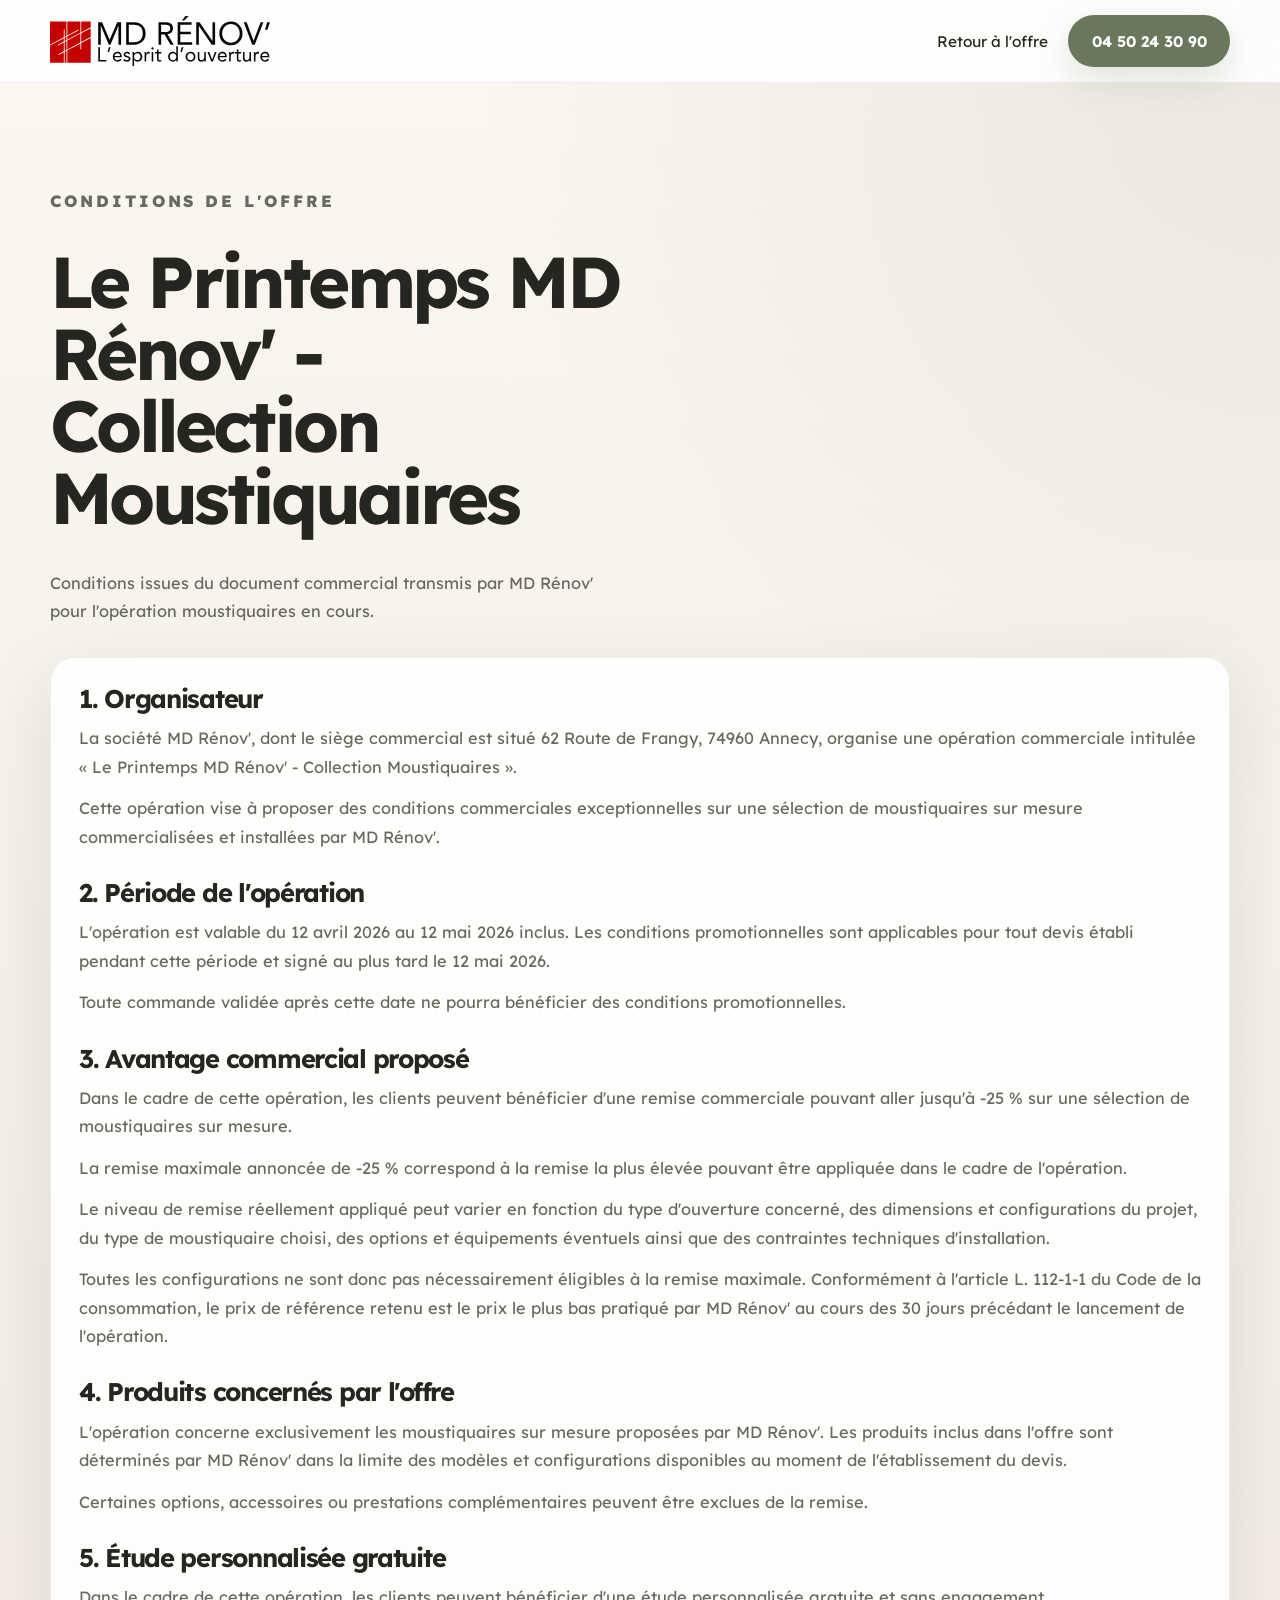
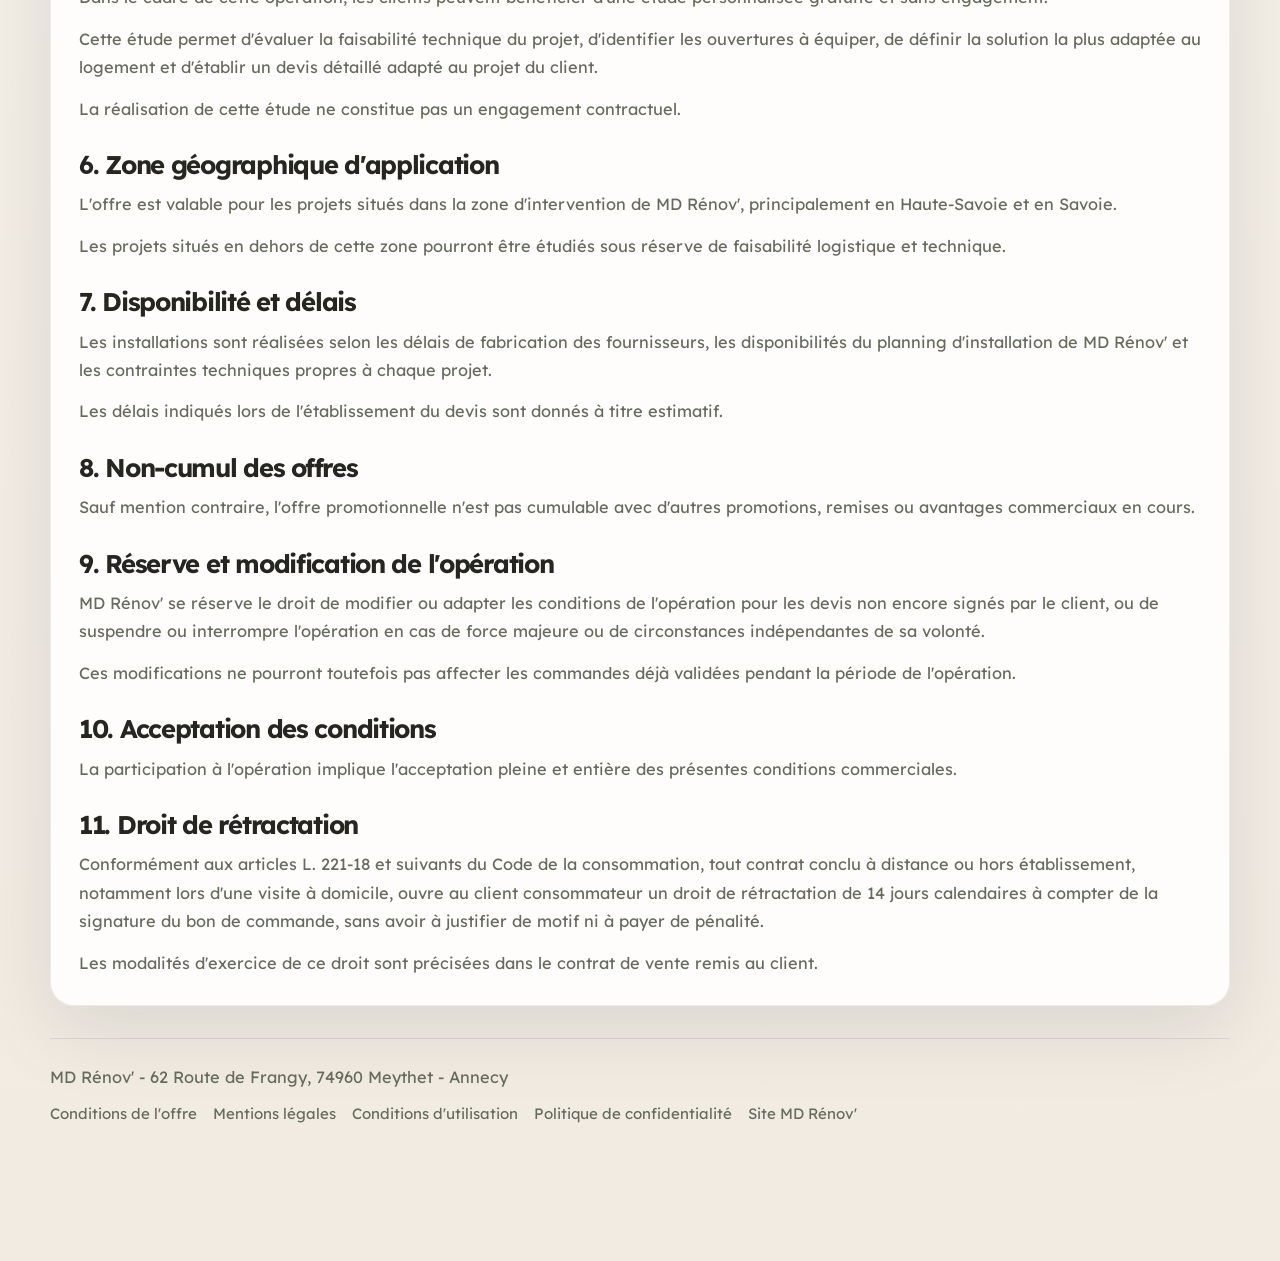
==== conditions-offre.html @ f440db53 "Add files via upload" ====
﻿<!DOCTYPE html>
<html lang="fr">
  <head>
    <meta charset="utf-8" />
    <meta name="viewport" content="width=device-width, initial-scale=1" />
    <title>Conditions de l'offre moustiquaires 2026 | MD Rénov'</title>
    <meta
      name="description"
      content="Conditions de l'opération commerciale Le Printemps MD Rénov' - Collection Moustiquaires."
    />
    <meta name="robots" content="noindex,follow,max-image-preview:large" />
    <meta name="theme-color" content="#5a6654" />
    <link rel="icon" type="image/svg+xml" href="./logo-mdr-site.svg" />
    <link rel="shortcut icon" href="./logo-mdr-site.svg" />
    <link rel="preconnect" href="https://fonts.googleapis.com" />
    <link rel="preconnect" href="https://fonts.gstatic.com" crossorigin />
    <link
      href="https://fonts.googleapis.com/css2?family=Lexend:wght@300;400;500;600;700;800&display=swap"
      rel="stylesheet"
    />
    <link rel="stylesheet" href="styles.css" />
  </head>
  <body class="legal-page">
    <header class="site-header">
      <div class="container header-row">
        <a class="brand" href="/" aria-label="Retour à l'offre">
          <img src="./logo-mdr-site.svg" alt="Logo MD Rénov'" />
        </a>
        <nav class="nav" aria-label="Navigation">
          <a href="/">Retour à l'offre</a>
          <a class="button button--primary" href="tel:+33450243090">04 50 24 30 90</a>
        </nav>
      </div>
    </header>

    <main class="section">
      <div class="container legal-layout">
        <div class="section-intro">
          <p class="eyebrow">Conditions de l'offre</p>
          <h1>Le Printemps MD Rénov' - Collection Moustiquaires</h1>
          <p class="hero-lead">
            Conditions issues du document commercial transmis par MD Rénov' pour
            l'opération moustiquaires en cours.
          </p>
        </div>

        <article class="legal-card">
          <h2>1. Organisateur</h2>
          <p>
            La société MD Rénov', dont le siège commercial est situé 62 Route de
            Frangy, 74960 Annecy, organise une opération commerciale intitulée
            « Le Printemps MD Rénov' - Collection Moustiquaires ».
          </p>
          <p>
            Cette opération vise à proposer des conditions commerciales
            exceptionnelles sur une sélection de moustiquaires sur mesure
            commercialisées et installées par MD Rénov'.
          </p>

          <h2>2. Période de l'opération</h2>
          <p>
            L'opération est valable du 12 avril 2026 au 12 mai 2026 inclus. Les
            conditions promotionnelles sont applicables pour tout devis établi
            pendant cette période et signé au plus tard le 12 mai 2026.
          </p>
          <p>
            Toute commande validée après cette date ne pourra bénéficier des
            conditions promotionnelles.
          </p>

          <h2>3. Avantage commercial proposé</h2>
          <p>
            Dans le cadre de cette opération, les clients peuvent bénéficier
            d'une remise commerciale pouvant aller jusqu'à -25 % sur une
            sélection de moustiquaires sur mesure.
          </p>
          <p>
            La remise maximale annoncée de -25 % correspond à la remise la plus
            élevée pouvant être appliquée dans le cadre de l'opération.
          </p>
          <p>
            Le niveau de remise réellement appliqué peut varier en fonction du
            type d'ouverture concerné, des dimensions et configurations du
            projet, du type de moustiquaire choisi, des options et équipements
            éventuels ainsi que des contraintes techniques d'installation.
          </p>
          <p>
            Toutes les configurations ne sont donc pas nécessairement éligibles
            à la remise maximale. Conformément à l'article L. 112-1-1 du Code
            de la consommation, le prix de référence retenu est le prix le plus
            bas pratiqué par MD Rénov' au cours des 30 jours précédant le
            lancement de l'opération.
          </p>

          <h2>4. Produits concernés par l'offre</h2>
          <p>
            L'opération concerne exclusivement les moustiquaires sur mesure
            proposées par MD Rénov'. Les produits inclus dans l'offre sont
            déterminés par MD Rénov' dans la limite des modèles et
            configurations disponibles au moment de l'établissement du devis.
          </p>
          <p>
            Certaines options, accessoires ou prestations complémentaires
            peuvent être exclues de la remise.
          </p>

          <h2>5. Étude personnalisée gratuite</h2>
          <p>
            Dans le cadre de cette opération, les clients peuvent bénéficier
            d'une étude personnalisée gratuite et sans engagement.
          </p>
          <p>
            Cette étude permet d'évaluer la faisabilité technique du projet,
            d'identifier les ouvertures à équiper, de définir la solution la
            plus adaptée au logement et d'établir un devis détaillé adapté au
            projet du client.
          </p>
          <p>
            La réalisation de cette étude ne constitue pas un engagement
            contractuel.
          </p>

          <h2>6. Zone géographique d'application</h2>
          <p>
            L'offre est valable pour les projets situés dans la zone
            d'intervention de MD Rénov', principalement en Haute-Savoie et en
            Savoie.
          </p>
          <p>
            Les projets situés en dehors de cette zone pourront être étudiés
            sous réserve de faisabilité logistique et technique.
          </p>

          <h2>7. Disponibilité et délais</h2>
          <p>
            Les installations sont réalisées selon les délais de fabrication des
            fournisseurs, les disponibilités du planning d'installation de MD
            Rénov' et les contraintes techniques propres à chaque projet.
          </p>
          <p>
            Les délais indiqués lors de l'établissement du devis sont donnés à
            titre estimatif.
          </p>

          <h2>8. Non-cumul des offres</h2>
          <p>
            Sauf mention contraire, l'offre promotionnelle n'est pas cumulable
            avec d'autres promotions, remises ou avantages commerciaux en cours.
          </p>

          <h2>9. Réserve et modification de l'opération</h2>
          <p>
            MD Rénov' se réserve le droit de modifier ou adapter les conditions
            de l'opération pour les devis non encore signés par le client, ou de
            suspendre ou interrompre l'opération en cas de force majeure ou de
            circonstances indépendantes de sa volonté.
          </p>
          <p>
            Ces modifications ne pourront toutefois pas affecter les commandes
            déjà validées pendant la période de l'opération.
          </p>

          <h2>10. Acceptation des conditions</h2>
          <p>
            La participation à l'opération implique l'acceptation pleine et
            entière des présentes conditions commerciales.
          </p>

          <h2>11. Droit de rétractation</h2>
          <p>
            Conformément aux articles L. 221-18 et suivants du Code de la
            consommation, tout contrat conclu à distance ou hors établissement,
            notamment lors d'une visite à domicile, ouvre au client
            consommateur un droit de rétractation de 14 jours calendaires à
            compter de la signature du bon de commande, sans avoir à justifier
            de motif ni à payer de pénalité.
          </p>
          <p>
            Les modalités d'exercice de ce droit sont précisées dans le contrat
            de vente remis au client.
          </p>
        </article>

        <footer class="site-footer">
          <div class="site-footer__row">
            <p>MD Rénov' - 62 Route de Frangy, 74960 Meythet - Annecy</p>
            <div class="site-footer__links">
              <a href="/conditions-offre">Conditions de l'offre</a>
              <a href="/mentions-legales">Mentions légales</a>
              <a href="/conditions-utilisation">Conditions d'utilisation</a>
              <a href="/politique-confidentialite">Politique de confidentialité</a>
              <a href="https://www.mdrenov-menuiserie.com" target="_blank" rel="noopener noreferrer">
                Site MD Rénov'
              </a>
            </div>
          </div>
        </footer>
      </div>
    </main>
  </body>
</html>
---- styles.css ----
:root {
  --pine: #23251f;
  --pine-deep: #171913;
  --sand: #f4f0e9;
  --sand-strong: #ebe4d8;
  --sand-line: rgba(35, 37, 31, 0.12);
  --terracotta: #69785d;
  --terracotta-deep: #4f5c45;
  --ink: #25261f;
  --muted: #666b5e;
  --white: #fff;
  --shadow-soft: 0 24px 80px rgba(19, 20, 28, 0.1);
  --shadow-strong: 0 28px 70px rgba(12, 14, 20, 0.18);
  --radius-xl: 32px;
  --radius-lg: 24px;
  --radius-md: 18px;
  --container: 1180px;
}

*,
*::before,
*::after {
  box-sizing: border-box;
}

html {
  scroll-behavior: smooth;
}

body {
  margin: 0;
  min-width: 320px;
  font-family: "Lexend", sans-serif;
  color: var(--ink);
  background:
    radial-gradient(circle at top right, rgba(105, 120, 93, 0.12), transparent 26%),
    linear-gradient(180deg, #fbf7f1 0%, #f4efe7 44%, #f1ebe2 100%);
}

a {
  color: inherit;
  text-decoration: none;
}

.container {
  width: min(calc(100% - 2rem), var(--container));
  margin: 0 auto;
}

.skip-link {
  position: fixed;
  top: 1rem;
  left: 1rem;
  z-index: 50;
  padding: 0.85rem 1rem;
  border-radius: 999px;
  color: var(--white);
  background: var(--pine);
  transform: translateY(-180%);
  transition: transform 160ms ease;
}

.skip-link:focus {
  transform: translateY(0);
}

.offer-bar {
  background: #1f1f23;
  color: rgba(255, 255, 255, 0.86);
}

.offer-bar__viewport {
  display: flex;
  align-items: center;
  justify-content: center;
  gap: 2rem;
  overflow: hidden;
}

.offer-bar__row {
  display: flex;
  flex-wrap: nowrap;
  gap: 0.9rem;
  align-items: center;
  justify-content: flex-start;
  min-height: 44px;
  padding: 0.45rem 0;
  font-size: 0.88rem;
  line-height: 1.35;
  flex: 0 0 auto;
  min-width: max-content;
}

.offer-bar__item,
.offer-bar__dot {
  white-space: nowrap;
}

.offer-bar__dot {
  opacity: 0.42;
}

.offer-asterisk,
.offer-asterisk-inline {
  color: inherit;
  text-decoration: none;
}

.offer-asterisk {
  margin-left: 1px;
}

.offer-asterisk-inline {
  font-weight: 800;
}

.offer-bar strong {
  color: var(--white);
}

.offer-bar__row--clone {
  display: none;
}

.site-header {
  position: sticky;
  top: 0;
  z-index: 30;
  backdrop-filter: blur(18px);
  background: rgba(255, 255, 255, 0.88);
  border-bottom: 1px solid rgba(31, 31, 35, 0.08);
}

.header-row {
  display: flex;
  align-items: center;
  justify-content: space-between;
  gap: 1rem;
  min-height: 82px;
}

.brand {
  display: inline-flex;
  align-items: center;
  max-width: 220px;
}

.brand img {
  width: 100%;
  height: auto;
  display: block;
}

.nav {
  display: flex;
  align-items: center;
  gap: 1.25rem;
  font-size: 0.96rem;
}

.button {
  display: inline-flex;
  align-items: center;
  justify-content: center;
  min-height: 52px;
  padding: 0.95rem 1.4rem;
  border: 1px solid transparent;
  border-radius: 999px;
  font-weight: 700;
  transition:
    transform 180ms ease,
    box-shadow 180ms ease,
    border-color 180ms ease,
    background-color 180ms ease;
}

.button:hover,
.button:focus-visible {
  transform: translateY(-2px);
}

.button--primary {
  color: var(--white);
  background: var(--terracotta);
  box-shadow: 0 14px 32px rgba(105, 120, 93, 0.18);
}

.button--ghost {
  color: var(--pine);
  background: rgba(255, 255, 255, 0.72);
  border-color: rgba(31, 31, 35, 0.12);
}

.hero {
  position: relative;
  overflow: clip;
  padding: 3rem 0 2rem;
}

.hero-backdrop {
  position: absolute;
  inset: 0;
  background:
    radial-gradient(circle at 82% 18%, rgba(105, 120, 93, 0.12), transparent 22%),
    radial-gradient(circle at 14% 18%, rgba(98, 88, 73, 0.08), transparent 24%),
    linear-gradient(180deg, rgba(252, 248, 241, 0.98), rgba(243, 237, 228, 0.95));
}

.hero-grid {
  position: relative;
  z-index: 1;
  display: grid;
  grid-template-columns: minmax(0, 1.02fr) minmax(380px, 0.98fr);
  align-items: start;
  gap: 3rem;
  min-height: auto;
}

.eyebrow {
  margin: 0 0 1rem;
  color: var(--terracotta-deep);
  font-size: 0.82rem;
  font-weight: 800;
  letter-spacing: 0.18em;
  text-transform: uppercase;
}

h1,
h2 {
  margin: 0;
  font-family: "Lexend", sans-serif;
  font-weight: 700;
  line-height: 1;
  letter-spacing: -0.05em;
}

h1 {
  max-width: 12ch;
  font-size: clamp(2.4rem, 5.8vw, 4.5rem);
}

h2 {
  max-width: 14ch;
  font-size: clamp(1.95rem, 3.5vw, 3.5rem);
}

h3 {
  margin: 0;
  font-size: 1.24rem;
  line-height: 1.18;
}

.hero-lead,
.section p,
.faq-item p,
.journey-steps span {
  color: var(--muted);
  line-height: 1.72;
  font-size: 1.02rem;
}

.hero-lead {
  max-width: 56ch;
  margin: 1.4rem 0 0;
  font-size: clamp(1.05rem, 1.9vw, 1.2rem);
}

.offer-box {
  display: inline-grid;
  gap: 0.2rem;
  margin-top: 1.4rem;
  padding: 1rem 1.1rem;
  border-left: 4px solid var(--terracotta);
  border-radius: 0 18px 18px 0;
  background: rgba(255, 255, 255, 0.9);
  box-shadow: var(--shadow-soft);
}

.offer-box__value,
.offer-box__date,
.offer-box__legal {
  margin: 0;
}

.offer-box__value {
  color: var(--terracotta);
  font-size: 1.5rem;
  font-weight: 800;
}

.offer-box__date {
  color: var(--ink);
  font-weight: 600;
}

.offer-box__legal {
  color: var(--muted);
  font-size: 0.85rem;
}

.countdown {
  display: grid;
  gap: 0.6rem;
  margin-top: 0.75rem;
}

.countdown__label {
  margin: 0;
  color: var(--ink);
  font-size: 0.8rem;
  font-weight: 700;
  letter-spacing: 0.06em;
  text-transform: uppercase;
}

.countdown__grid {
  display: flex;
  flex-wrap: wrap;
  gap: 0.55rem;
}

.countdown__item {
  min-width: 74px;
  padding: 0.7rem 0.7rem;
  border-radius: 16px;
  background: rgba(31, 31, 35, 0.06);
}

.countdown__item strong,
.countdown__item span {
  display: block;
}

.countdown__item strong {
  color: var(--terracotta-deep);
  font-size: 1.3rem;
  line-height: 1;
}

.countdown__item span {
  margin-top: 0.2rem;
  color: var(--muted);
  font-size: 0.76rem;
  text-transform: uppercase;
}

.hero-points {
  display: grid;
  gap: 0.85rem;
  margin: 1.5rem 0 0;
  padding: 0;
  list-style: none;
}

.hero-points li {
  display: grid;
  grid-template-columns: 18px 1fr;
  gap: 0.8rem;
}

.hero-points li::before {
  content: "";
  width: 18px;
  height: 18px;
  border-radius: 50%;
  margin-top: 0.18rem;
  background:
    radial-gradient(circle at center, var(--terracotta) 0 34%, transparent 35%),
    rgba(105, 120, 93, 0.14);
}

.hero-actions,
.cta-actions {
  display: flex;
  flex-wrap: wrap;
  gap: 0.9rem;
  margin-top: 1.8rem;
}

.microcopy {
  margin: 1rem 0 0;
  color: #717365;
  font-size: 0.94rem;
}

.hero-proof {
  display: inline-flex;
  flex-wrap: wrap;
  align-items: center;
  gap: 0.45rem;
  margin: 1rem 0 0;
  padding: 0.55rem 0.85rem;
  border-radius: 999px;
  background: rgba(255, 255, 255, 0.82);
  border: 1px solid rgba(36, 49, 38, 0.08);
  box-shadow: 0 10px 28px rgba(22, 24, 32, 0.06);
  color: var(--muted);
  font-size: 0.92rem;
  line-height: 1.4;
}

.hero-proof strong {
  color: var(--ink);
}

.section-note {
  margin: 0.1rem 0 0;
  color: var(--muted);
  font-size: 0.98rem;
}

.hero-media,
.showroom-card,
.review,
.journey-steps li,
.faq-item,
.specs-list div {
  background: rgba(255, 255, 255, 0.64);
  border: 1px solid rgba(36, 49, 38, 0.08);
  box-shadow: var(--shadow-soft);
}

.hero-media {
  background: transparent;
  border: 0;
  box-shadow: none;
  align-self: start;
}

.showroom-row span,
.contact-card__label,
.benefit-card__index {
  display: block;
  color: #7b8074;
  font-size: 0.78rem;
  font-weight: 800;
  letter-spacing: 0.12em;
  text-transform: uppercase;
}

.awning {
  position: absolute;
  left: 50%;
  top: 176px;
  width: min(88%, 520px);
  transform: translateX(-50%);
}

.awning-bar {
  height: 12px;
  width: 74%;
  margin-left: auto;
  border-radius: 999px;
  background: linear-gradient(90deg, #a24d32, #d47c55);
}

.awning-fabric {
  width: 100%;
  height: 114px;
  margin-top: 14px;
  border-radius: 14px 14px 40px 40px;
  background:
    linear-gradient(90deg, rgba(255, 255, 255, 0.18) 0 18%, transparent 18% 32%, rgba(255, 255, 255, 0.18) 32% 46%, transparent 46% 60%, rgba(255, 255, 255, 0.18) 60% 74%, transparent 74% 88%, rgba(255, 255, 255, 0.18) 88% 100%),
    linear-gradient(180deg, var(--terracotta) 0%, #bb6140 64%, #a95535 100%);
  transform: perspective(700px) rotateX(52deg);
  transform-origin: top center;
  box-shadow: 0 26px 44px rgba(142, 80, 56, 0.22);
}

.awning-shadow {
  width: 88%;
  height: 88px;
  margin: -16px auto 0;
  border-radius: 50%;
  background: radial-gradient(circle, rgba(33, 44, 34, 0.24), transparent 70%);
  filter: blur(14px);
}

.terrace-line {
  position: absolute;
  left: 60px;
  right: 60px;
  height: 2px;
  background: rgba(89, 101, 88, 0.15);
}

.terrace-line--one { bottom: 118px; }
.terrace-line--two { bottom: 76px; }

.plan-chip {
  position: absolute;
  right: 0;
  bottom: -2rem;
  padding: 1rem 1.2rem;
  border-radius: var(--radius-md);
}

.media-card {
  overflow: hidden;
  border-radius: var(--radius-xl);
  background: rgba(255, 255, 255, 0.84);
  box-shadow: var(--shadow-strong);
}

.media-card img {
  width: 100%;
  height: 100%;
  display: block;
  object-fit: cover;
}

.media-card--hero {
  min-height: 0;
}

.media-card--hero img {
  height: auto;
  object-fit: contain;
  object-position: center top;
}

.media-card--plain {
  background: transparent;
  border: 0;
  box-shadow: none;
}

.trust-strip {
  padding: 0.65rem 0 0;
}

.trust-grid,
.offer-layout,
.review-list {
  display: grid;
  gap: 1.4rem;
}

.trust-grid {
  grid-template-columns: repeat(4, minmax(0, 1fr));
  gap: 1.15rem;
}

.trust-item {
  display: grid;
  align-content: start;
  gap: 0.4rem;
  margin: 0;
  min-height: 156px;
  padding: 1rem 1.05rem 1.05rem;
  border-top: 2px solid rgba(105, 120, 93, 0.24);
  border-radius: 20px;
  background: linear-gradient(180deg, rgba(255, 255, 255, 0.9), rgba(255, 255, 255, 0.58));
  box-shadow: 0 14px 38px rgba(22, 24, 32, 0.06);
  color: var(--muted);
  font-size: 0.95rem;
  line-height: 1.6;
  transition:
    transform 260ms ease,
    border-color 260ms ease,
    color 260ms ease,
    box-shadow 260ms ease;
}

.trust-item__visual {
  display: flex;
  align-items: center;
  min-height: 46px;
  color: var(--pine);
}

.trust-item__title,
.trust-item__text {
  margin: 0;
}

.trust-item__title {
  color: var(--ink);
  font-size: 1.1rem;
  font-weight: 700;
  line-height: 1.25;
}

.trust-item__subline {
  margin: 0;
  color: var(--ink);
  font-size: 1.18rem;
  font-weight: 800;
  line-height: 1.1;
}

.trust-item__text {
  color: var(--muted);
  max-width: none;
  line-height: 1.5;
}

.trust-counter {
  align-items: baseline;
  gap: 0.08rem;
  white-space: nowrap;
}

.trust-counter__plus,
.trust-counter__value {
  color: var(--terracotta-deep);
  font-weight: 800;
  line-height: 1;
}

.trust-counter__plus {
  font-size: 1.6rem;
  transform: translateY(-1px);
}

.trust-counter__value {
  font-size: 3rem;
  letter-spacing: -0.06em;
}

.trust-counter__label {
  color: var(--ink);
  font-size: 1.3rem;
  font-weight: 700;
  transform: none;
}

.az-inline {
  position: relative;
  display: inline-block;
  padding: 0 0.15rem 0.16rem;
  color: var(--terracotta-deep);
  font-weight: 800;
}

.az-inline::after {
  content: "";
  position: absolute;
  left: 0;
  right: 0;
  bottom: 0;
  height: 2px;
  border-radius: 999px;
  background: rgba(105, 120, 93, 0.2);
  transform-origin: left center;
}

.trust-badge {
  position: relative;
  justify-content: center;
  width: 54px;
  height: 54px;
  border-radius: 50%;
  color: var(--white);
  background: linear-gradient(180deg, #79866d, #596652);
  box-shadow: 0 16px 28px rgba(79, 92, 69, 0.16);
}

.trust-badge::before,
.trust-badge::after {
  content: "";
  position: absolute;
  inset: -6px;
  border-radius: 50%;
  border: 1px solid rgba(105, 120, 93, 0.18);
}

.trust-badge::after {
  inset: -12px;
  opacity: 0.45;
}

.trust-badge__check {
  font-size: 1.55rem;
  font-weight: 800;
}

.trust-item__subline--rge {
  display: inline-flex;
  align-items: center;
  gap: 0.4rem;
  white-space: nowrap;
}

.trust-badge--inline {
  width: 26px;
  height: 26px;
  min-height: 26px;
  box-shadow: 0 10px 18px rgba(79, 92, 69, 0.18);
}

.trust-badge--inline::before,
.trust-badge--inline::after {
  display: none;
}

.trust-badge--inline .trust-badge__check {
  display: inline-flex;
  align-items: center;
  justify-content: center;
  width: 100%;
  height: 100%;
  font-size: 0.82rem;
  line-height: 1;
}

.fervam-inline {
  display: inline-block;
  margin-left: 0.42rem;
  padding: 0.14rem 0.62rem 0.18rem;
  border-radius: 8px;
  border: 2px solid rgba(105, 120, 93, 0.34);
  color: var(--terracotta-deep);
  background: rgba(105, 120, 93, 0.08);
  font-size: 0.92rem;
  font-weight: 800;
  letter-spacing: 0.16em;
  text-transform: uppercase;
  transform: rotate(-7deg);
  box-shadow: inset 0 0 0 1px rgba(105, 120, 93, 0.08);
}

.trust-item.is-visible .az-inline::after {
  animation: az-line 1.9s ease-in-out infinite;
}

.trust-item.is-visible .trust-badge--inline {
  animation: badge-breath 2.8s ease-in-out infinite;
}

.trust-item.is-visible .fervam-inline {
  animation: fervam-glow 2.8s ease-in-out infinite;
}

.trust-item:hover,
.trust-item:focus-within {
  color: var(--ink);
  border-color: rgba(105, 120, 93, 0.22);
  box-shadow: 0 18px 42px rgba(22, 24, 32, 0.1);
  transform: translateY(-4px);
}

.section {
  padding: 6.5rem 0;
}

.section-intro {
  max-width: 700px;
  display: grid;
  gap: 0.85rem;
}

#faq .section-intro {
  gap: 0.4rem;
  margin-bottom: 1.65rem;
}

.section-head,
.section-copy,
.split-copy {
  max-width: 700px;
}

.offer-layout {
  grid-template-columns: repeat(3, minmax(0, 1fr));
  gap: 2rem;
  margin-top: 2rem;
}

.offer-block,
.proof-item {
  padding-top: 1.4rem;
  border-top: 1px solid var(--sand-line);
}

.step {
  display: inline-block;
  margin-bottom: 1rem;
  color: var(--terracotta-deep);
  font-size: 0.9rem;
  font-weight: 800;
  letter-spacing: 0.14em;
}

.split-grid,
.proof-grid {
  display: grid;
  grid-template-columns: minmax(0, 0.95fr) minmax(360px, 0.9fr);
  gap: 3rem;
  align-items: start;
}

.specs-list {
  display: grid;
  gap: 1rem;
  margin: 0;
}

.specs-list div,
.showroom-card {
  padding: 1.35rem 1.4rem;
  border-radius: var(--radius-lg);
}

.specs-list dt {
  color: var(--terracotta-deep);
  font-size: 0.78rem;
  font-weight: 800;
  letter-spacing: 0.14em;
  text-transform: uppercase;
}

.specs-list dd {
  margin: 0.45rem 0 0;
  font-size: 1.08rem;
  line-height: 1.45;
}

.proof-points,
.faq-list {
  display: grid;
  gap: 1rem;
}


.benefits-grid {
  display: grid;
  grid-template-columns: repeat(3, minmax(0, 1fr));
  gap: 1.35rem;
  margin-top: 2rem;
}

.benefit-card,
.contact-card,
.widget-shell {
  padding: 1.4rem;
  border-radius: var(--radius-lg);
  background: rgba(255, 255, 255, 0.72);
  border: 1px solid rgba(31, 31, 35, 0.08);
  box-shadow: var(--shadow-soft);
}

.benefit-card h3,
.contact-card h3 {
  margin-top: 0.8rem;
}

.feature-grid {
  display: grid;
  grid-template-columns: minmax(0, 1fr) minmax(320px, 0.8fr);
  gap: 2rem;
  align-items: start;
}

.feature-list {
  display: grid;
  gap: 0.8rem;
  margin: 1.5rem 0 0;
  padding: 0;
  list-style: none;
}

.feature-list li {
  display: grid;
  grid-template-columns: 18px 1fr;
  gap: 0.8rem;
  color: var(--muted);
}

.feature-list li::before {
  content: "";
  width: 18px;
  height: 18px;
  border-radius: 50%;
  margin-top: 0.2rem;
  background:
    radial-gradient(circle at center, var(--terracotta) 0 34%, transparent 35%),
    rgba(105, 120, 93, 0.12);
}

.contact-card__actions {
  display: flex;
  flex-wrap: wrap;
  gap: 0.8rem;
  margin-top: 1.2rem;
}

.contact-card__note,
.cta-legal {
  margin: 1rem 0 0;
  color: var(--muted);
  font-size: 0.92rem;
}

.split-grid--contact {
  grid-template-columns: minmax(0, 0.9fr) minmax(420px, 1.1fr);
  align-items: start;
}

.contact-stack {
  display: grid;
  grid-template-columns: repeat(2, minmax(0, 1fr));
  gap: 0.85rem;
  align-items: start;
}

.widget-shell {
  height: 100%;
  padding: 0.55rem;
  scroll-margin-top: 110px;
}

.contact-card__copy {
  display: grid;
  gap: 0.35rem;
  padding: 0.35rem 0.2rem 0.55rem;
}

.contact-card__copy .eyebrow {
  margin-bottom: 0;
}

.agendize-frame {
  width: 100%;
  height: clamp(460px, 56vh, 540px);
  min-height: clamp(460px, 56vh, 540px);
  border: 0;
  border-radius: calc(var(--radius-lg) - 6px);
  background: #fff;
}

.map-card {
  display: grid;
  gap: 0.9rem;
  height: 100%;
  padding: 1rem;
  border-radius: var(--radius-lg);
  background: rgba(255, 255, 255, 0.72);
  border: 1px solid rgba(31, 31, 35, 0.08);
  box-shadow: var(--shadow-soft);
}

.map-card__copy {
  display: grid;
  gap: 0.45rem;
}

.map-card__copy .eyebrow {
  margin-bottom: 0;
}

.map-card__copy h3 {
  margin: 0;
  font-size: 1.35rem;
  line-height: 1.08;
}

.map-card__copy p:last-of-type {
  margin: 0;
  color: var(--muted);
  line-height: 1.55;
}

.map-card__button {
  width: fit-content;
  min-height: 46px;
  padding: 0.72rem 1.1rem;
  border-radius: 999px;
}

.map-embed {
  min-height: 210px;
  overflow: hidden;
  border-radius: calc(var(--radius-lg) - 6px);
}

.map-embed iframe {
  width: 100%;
  height: 100%;
  min-height: 210px;
  border: 0;
}

.journey-steps {
  display: grid;
  grid-template-columns: repeat(3, minmax(0, 1fr));
  gap: 1.35rem;
  margin: 2rem 0 0;
  padding: 0;
  list-style: none;
  counter-reset: steps;
}

.journey-steps li {
  display: grid;
  gap: 0.8rem;
  padding: 1.35rem;
  border-radius: var(--radius-lg);
}

.journey-steps li::before {
  counter-increment: steps;
  content: "0" counter(steps);
  color: var(--terracotta-deep);
  font-size: 0.88rem;
  font-weight: 800;
  letter-spacing: 0.18em;
}

.journey-steps strong {
  font-size: 1.12rem;
  line-height: 1.35;
}

.review-list {
  grid-template-columns: repeat(3, minmax(0, 1fr));
  margin-top: 2rem;
}

.campaign-grid {
  display: grid;
  grid-template-columns: repeat(3, minmax(0, 1fr));
  gap: 1rem;
  margin-top: 2rem;
}

.campaign-card {
  aspect-ratio: 4 / 5;
}

.campaign-card img {
  object-position: center top;
}

.site-footer {
  padding: 0 0 2rem;
}

.site-footer__row {
  display: flex;
  flex-wrap: wrap;
  align-items: flex-start;
  gap: 0.75rem 1.5rem;
  justify-content: space-between;
  padding-top: 1.5rem;
  border-top: 1px solid rgba(31, 31, 35, 0.1);
  color: var(--muted);
  font-size: 0.94rem;
}

.site-footer__row p {
  margin: 0;
}

.site-footer__links {
  display: flex;
  flex-wrap: wrap;
  gap: 0.6rem 1rem;
}

.site-footer__links a {
  line-height: 1.45;
}

.section-links-minimal {
  padding: 0;
}

.section-links-minimal p {
  margin: 0;
  color: var(--muted);
}

.section--links {
  padding: 1.2rem 0 2rem;
}

.legal-page .site-header {
  position: relative;
}

.legal-layout {
  display: grid;
  gap: 2rem;
}

.legal-card {
  padding: 1.75rem;
  border-radius: var(--radius-lg);
  background: rgba(255, 255, 255, 0.88);
  border: 1px solid rgba(31, 31, 35, 0.08);
  box-shadow: var(--shadow-soft);
}

.legal-card h2 {
  max-width: none;
  margin-top: 1.8rem;
  font-size: clamp(1.4rem, 2vw, 1.9rem);
}

.legal-card h2:first-child {
  margin-top: 0;
}

.legal-card p {
  margin: 0.8rem 0 0;
  color: var(--muted);
  line-height: 1.75;
}

.review {
  margin: 0;
  padding: 1.5rem;
  border-radius: var(--radius-lg);
}

.review p {
  margin: 0;
  color: var(--ink);
  font-size: 1.02rem;
  line-height: 1.75;
}

.review footer {
  margin-top: 1rem;
  color: var(--terracotta-deep);
  font-weight: 800;
}

.showroom-card {
  display: grid;
  gap: 1rem;
}

.showroom-row {
  display: grid;
  gap: 0.35rem;
}

.showroom-row strong,
.showroom-row a,
.showroom-row p {
  font-size: 1.02rem;
  line-height: 1.6;
}

.showroom-row--stack {
  padding-top: 0.4rem;
  border-top: 1px solid rgba(36, 49, 38, 0.08);
}

.hours-list {
  display: grid;
  gap: 0.5rem;
  margin: 0;
  padding-left: 1.15rem;
  color: var(--muted);
  line-height: 1.6;
}

.faq-item {
  padding: 0 1.25rem;
  border-radius: var(--radius-md);
}

.faq-item summary {
  position: relative;
  padding: 1.25rem 2.4rem 1.25rem 0;
  cursor: pointer;
  list-style: none;
  font-weight: 700;
  line-height: 1.45;
}

.faq-item summary::-webkit-details-marker {
  display: none;
}

.faq-item summary::after {
  content: "+";
  position: absolute;
  right: 0;
  top: 50%;
  transform: translateY(-50%);
  color: var(--terracotta-deep);
  font-size: 1.5rem;
}

.faq-item[open] summary::after {
  content: "−";
}

.faq-item p {
  margin: 0 0 1.25rem;
}

.cta-box {
  display: grid;
  grid-template-columns: minmax(0, 1fr) auto;
  gap: 2rem;
  align-items: center;
  padding: 2rem;
  border-radius: var(--radius-xl);
  color: var(--white);
  background:
    radial-gradient(circle at top right, rgba(255, 255, 255, 0.16), transparent 26%),
    linear-gradient(135deg, #23251f, #535b4c 58%, #8d7d68 100%);
  box-shadow: var(--shadow-strong);
}

.cta-box .eyebrow,
.cta-box p {
  color: rgba(255, 255, 255, 0.8);
}

.cta-box .button--primary {
  color: var(--pine);
  background: var(--sand);
}

.cta-box .button--ghost {
  color: var(--white);
  background: rgba(255, 255, 255, 0.08);
  border-color: rgba(255, 255, 255, 0.18);
}

.mobile-bar {
  display: none;
}

.reveal {
  opacity: 0;
  transform: translateY(18px);
  transition:
    opacity 600ms ease,
    transform 600ms ease;
}

.reveal.is-visible {
  opacity: 1;
  transform: translateY(0);
}

@media (prefers-reduced-motion: reduce) {
  html { scroll-behavior: auto; }
  .reveal,
  .button,
  .skip-link { transition: none; }
  .reveal { opacity: 1; transform: none; }
  .trust-item.is-visible .az-inline::after,
  .trust-item.is-visible .trust-badge--inline,
  .trust-item.is-visible .fervam-inline {
    animation: none;
  }
}

@media (max-width: 1100px) {
  .hero-grid,
  .split-grid,
  .proof-grid,
  .feature-grid,
  .cta-box {
    grid-template-columns: 1fr;
  }

  .offer-layout,
  .journey-steps,
  .review-list,
  .campaign-grid,
  .benefits-grid,
  .trust-grid {
    grid-template-columns: repeat(2, minmax(0, 1fr));
  }

  .contact-stack {
    grid-template-columns: 1fr;
  }

  .media-card--hero { min-height: 0; }
}

@media (max-width: 820px) {
  .site-header { position: relative; }
  .header-row { min-height: auto; padding: 1.15rem 0 1rem; }
  .nav { display: none; }
  .hero { padding-top: 1.5rem; padding-bottom: 1.1rem; }
  .hero-grid { min-height: auto; gap: 1.8rem; }
  .offer-layout,
  .journey-steps,
  .review-list,
  .campaign-grid,
  .benefits-grid {
    grid-template-columns: 1fr;
  }
  .trust-grid {
    grid-template-columns: repeat(2, minmax(0, 1fr));
    gap: 0.85rem;
  }
  .section { padding: 4rem 0; }
  .hero-actions,
  .cta-actions,
  .contact-card__actions {
    gap: 0.7rem;
  }
  .mobile-bar {
    position: fixed;
    left: 0;
    right: 0;
    bottom: 0;
    z-index: 40;
    display: grid;
    grid-template-columns: 1fr 1fr;
    gap: 0.8rem;
    padding: 0.75rem 1rem calc(0.75rem + env(safe-area-inset-bottom, 0px));
    border-radius: 26px 26px 0 0;
    background: linear-gradient(180deg, rgba(31, 31, 35, 0.92), rgba(18, 19, 23, 0.98));
    box-shadow: 0 20px 50px rgba(12, 14, 20, 0.28);
    backdrop-filter: blur(16px);
  }
  .mobile-bar a {
    display: inline-flex;
    align-items: center;
    justify-content: center;
    min-height: 48px;
    border-radius: 999px;
    font-weight: 800;
  }
  .mobile-bar a:first-child {
    color: var(--pine);
    background: var(--sand);
  }
  .mobile-bar a:last-child {
    color: var(--white);
    border: 1px solid rgba(255, 255, 255, 0.14);
    background: rgba(255, 255, 255, 0.08);
  }
  body { padding-bottom: calc(6.6rem + env(safe-area-inset-bottom, 0px)); }
}

@media (max-width: 560px) {
  .container { width: min(calc(100% - 1.6rem), var(--container)); }
  .hero {
    padding-top: 1.55rem;
    padding-bottom: 1.15rem;
  }
  .hero-copy {
    display: grid;
    gap: 1.2rem;
  }
  .eyebrow {
    margin-bottom: 0;
    font-size: 0.7rem;
    letter-spacing: 0.14em;
  }
  h1 {
    max-width: none;
    font-size: clamp(1.82rem, 7.3vw, 2.35rem);
    line-height: 1.12;
    letter-spacing: -0.04em;
  }
  h2 {
    max-width: none;
    font-size: clamp(1.55rem, 6.6vw, 2rem);
    line-height: 1.12;
    letter-spacing: -0.04em;
  }
  .offer-bar__row {
    gap: 0.9rem;
    justify-content: flex-start;
    padding: 0.7rem 0 0.7rem 0;
    font-size: 0.8rem;
    line-height: 1.28;
    min-width: max-content;
    padding-right: 2rem;
  }
  .offer-bar__row--clone {
    display: flex;
  }
  .brand { max-width: 180px; }
  .hero-lead {
    margin-top: 0.15rem;
    max-width: none;
    font-size: 0.92rem;
    line-height: 1.7;
  }
  .offer-box {
    width: 100%;
    margin-top: 0.45rem;
    padding: 0.95rem 1rem;
    border-left-width: 3px;
    border-radius: 0 16px 16px 0;
  }
  .offer-box__value {
    font-size: 1.06rem;
    line-height: 1.05;
  }
  .offer-box__date {
    font-size: 0.94rem;
  }
  .offer-box__legal {
    font-size: 0.76rem;
    line-height: 1.48;
  }
  .hero-points {
    gap: 0.82rem;
    margin-top: 0.45rem;
  }
  .hero-points li {
    gap: 0.65rem;
    font-size: 0.9rem;
    line-height: 1.56;
  }
  .hero-actions {
    margin-top: 0.8rem;
    display: grid;
    grid-template-columns: 1fr;
    gap: 0.65rem;
  }
  .hero-proof {
    justify-content: flex-start;
    width: auto;
    margin-top: 0.4rem;
    padding: 0;
    border: 0;
    border-radius: 0;
    background: transparent;
    box-shadow: none;
    font-size: 0.79rem;
    text-align: left;
    gap: 0.25rem;
  }
  .hero-actions .button {
    width: 100%;
    min-height: 48px;
  }
  .countdown__grid {
    display: grid;
    grid-template-columns: repeat(4, minmax(0, 1fr));
    gap: 0.45rem;
  }
  .countdown__item {
    min-width: 0;
    padding: 0.42rem 0.2rem 0.48rem;
    text-align: center;
    border-radius: 12px;
  }
  .countdown__item strong {
    font-size: 0.95rem;
  }
  .countdown__item span {
    margin-top: 0.1rem;
    font-size: 0.62rem;
    letter-spacing: 0.04em;
  }
  .countdown__label {
    font-size: 0.72rem;
    letter-spacing: 0.04em;
  }
  .microcopy {
    margin-top: 0.5rem;
    font-size: 0.76rem;
    line-height: 1.5;
  }
  .media-card--hero { min-height: 0; }
  .media-card--hero img {
    height: auto;
    object-fit: contain;
  }
  .trust-strip {
    padding-top: 0.2rem;
  }
  .trust-item {
    min-height: 0;
    gap: 0.3rem;
    padding: 0.95rem 0.9rem 1rem;
    font-size: 0.9rem;
    border-radius: 16px;
    background: rgba(255, 255, 255, 0.86);
    box-shadow: 0 10px 26px rgba(22, 24, 32, 0.06);
  }
  .trust-item__visual {
    min-height: 40px;
  }
  .trust-counter__value {
    font-size: 2rem;
  }
  .trust-counter__label {
    font-size: 1rem;
  }
  .trust-item__title {
    font-size: 1rem;
  }
  .trust-item__subline {
    font-size: 1.02rem;
  }
  .fervam-inline {
    margin-left: 0.2rem;
    font-size: 0.68rem;
    letter-spacing: 0.12em;
  }
  .section {
    padding: 3.2rem 0;
  }
  .section-intro {
    gap: 0.65rem;
  }
  .faq-item {
    padding: 0 1rem;
  }
  .faq-item summary {
    padding: 1rem 2rem 1rem 0;
    font-size: 0.98rem;
    line-height: 1.4;
  }
  .faq-item p {
    margin: 0 0 1rem;
    font-size: 0.95rem;
    line-height: 1.6;
  }
  .agendize-frame {
    height: 500px;
    min-height: 500px;
  }
  .map-card {
    grid-template-columns: 1fr;
    padding: 0.8rem;
  }
  .map-embed,
  .map-embed iframe {
    min-height: 220px;
  }
  .map-card__button {
    width: 100%;
  }
  .site-footer {
    padding-bottom: 6.9rem;
  }
  .site-footer__row {
    display: grid;
    gap: 0.9rem;
    justify-content: stretch;
    padding-top: 1.15rem;
    font-size: 0.84rem;
  }
  .site-footer__row p {
    max-width: 30ch;
    line-height: 1.55;
  }
  .section--links {
    padding: 0.9rem 0 1.6rem;
  }
  .site-footer__links {
    display: grid;
    gap: 0.35rem;
  }
  .site-footer__links a {
    display: block;
    padding: 0.2rem 0;
  }
  .legal-card { padding: 1.2rem; }
}

@media (max-width: 420px) {
  .trust-grid {
    grid-template-columns: 1fr;
  }
}

@media (max-width: 560px) and (prefers-reduced-motion: no-preference) {
  .offer-bar__viewport {
    overflow: hidden;
  }

  .offer-bar__row,
  .offer-bar__row--clone {
    animation: offer-marquee 18s linear infinite;
  }
}

@keyframes offer-marquee {
  from {
    transform: translateX(0);
  }

  to {
    transform: translateX(calc(-100% - 2rem));
  }
}

@keyframes az-line {
  0%,
  100% {
    transform: scaleX(0.28);
    opacity: 0.55;
  }

  50% {
    transform: scaleX(1);
    opacity: 1;
  }
}

@keyframes badge-breath {
  0%,
  100% {
    transform: scale(1);
    box-shadow: 0 16px 28px rgba(79, 92, 69, 0.16);
  }

  50% {
    transform: scale(1.06);
    box-shadow: 0 18px 34px rgba(79, 92, 69, 0.22);
  }
}

@keyframes fervam-glow {
  0%,
  100% {
    background: rgba(105, 120, 93, 0.06);
    box-shadow: none;
  }

  50% {
    background: rgba(105, 120, 93, 0.1);
    box-shadow: 0 0 0 4px rgba(105, 120, 93, 0.05);
  }
}

.blog-page {
  background:
    radial-gradient(circle at top right, rgba(105, 120, 93, 0.09), transparent 24%),
    linear-gradient(180deg, #ffffff 0%, #f6f6f8 38%, #f1f1f4 100%);
}

.section--compact {
  padding: 4.75rem 0;
}

.editorial-hero {
  padding-top: 3.4rem;
  padding-bottom: 2.8rem;
}

.editorial-hero__backdrop {
  background:
    radial-gradient(circle at 85% 18%, rgba(105, 120, 93, 0.12), transparent 22%),
    radial-gradient(circle at 8% 20%, rgba(29, 31, 39, 0.08), transparent 24%),
    linear-gradient(180deg, rgba(255, 255, 255, 0.98), rgba(244, 244, 247, 0.96));
}

.editorial-hero__grid,
.article-hero__grid {
  position: relative;
  z-index: 1;
  display: grid;
  grid-template-columns: minmax(0, 1.04fr) minmax(320px, 0.96fr);
  gap: 2rem;
  align-items: start;
}

.editorial-hero__copy {
  max-width: 760px;
}

.editorial-hero__copy h1,
.article-hero__copy h1 {
  max-width: 13ch;
}

.editorial-hero__panel {
  align-self: stretch;
}

.topic-pills {
  display: flex;
  flex-wrap: wrap;
  gap: 0.65rem;
  margin-top: 1.4rem;
}

.topic-pills span {
  padding: 0.62rem 0.92rem;
  border: 1px solid rgba(31, 31, 35, 0.1);
  border-radius: 999px;
  background: rgba(255, 255, 255, 0.8);
  color: var(--ink);
  font-size: 0.9rem;
  font-weight: 600;
}

.resource-panel {
  display: grid;
  gap: 1rem;
  height: 100%;
  padding: 1.45rem;
  border-radius: var(--radius-xl);
  color: var(--white);
  background:
    radial-gradient(circle at top right, rgba(255, 255, 255, 0.18), transparent 26%),
    linear-gradient(145deg, #171913 0%, #3a3d35 62%, #7d6e5c 100%);
  box-shadow: var(--shadow-strong);
}

.resource-panel .eyebrow {
  color: rgba(255, 255, 255, 0.72);
  margin-bottom: 0;
}

.resource-panel__list {
  display: grid;
  gap: 1rem;
}

.resource-panel__list article {
  padding-top: 1rem;
  border-top: 1px solid rgba(255, 255, 255, 0.12);
}

.resource-panel__list article:first-child {
  padding-top: 0;
  border-top: 0;
}

.resource-panel__list h2,
.article-cta h3,
.cluster-card h3,
.article-card h3,
.related-card strong {
  max-width: none;
}

.resource-panel__list h2 {
  font-size: 1.32rem;
  line-height: 1.1;
}

.resource-panel__list p {
  margin: 0.65rem 0 0;
  color: rgba(255, 255, 255, 0.76);
  line-height: 1.7;
}

.cluster-grid,
.blog-grid,
.related-grid {
  display: grid;
  gap: 1rem;
}

.cluster-grid {
  grid-template-columns: repeat(3, minmax(0, 1fr));
  margin-top: 1.8rem;
}

.cluster-card,
.article-card,
.related-card,
.toc,
.article-summary,
.article-cta {
  border: 1px solid rgba(31, 31, 35, 0.08);
  border-radius: var(--radius-lg);
  background: rgba(255, 255, 255, 0.78);
  box-shadow: var(--shadow-soft);
}

.cluster-card {
  padding: 1.35rem;
}

.cluster-card__label {
  margin: 0 0 0.75rem;
  color: var(--terracotta-deep);
  font-size: 0.78rem;
  font-weight: 800;
  letter-spacing: 0.16em;
  text-transform: uppercase;
}

.cluster-card p:last-child,
.article-card__body p,
.article-content p,
.article-summary p {
  color: var(--muted);
  line-height: 1.75;
}

.blog-grid {
  grid-template-columns: repeat(2, minmax(0, 1fr));
  margin-top: 2rem;
}

.article-card {
  overflow: hidden;
}

.article-card__media {
  display: block;
  aspect-ratio: 16 / 11;
  overflow: hidden;
}

.article-card__media img {
  width: 100%;
  height: 100%;
  object-fit: cover;
  display: block;
}

.article-card__body {
  display: grid;
  gap: 0.8rem;
  padding: 1.35rem;
}

.article-card__meta {
  margin: 0;
  color: var(--terracotta-deep);
  font-size: 0.8rem;
  font-weight: 800;
  letter-spacing: 0.14em;
  text-transform: uppercase;
}

.text-link {
  position: relative;
  width: fit-content;
  color: var(--ink);
  font-weight: 700;
}

.text-link::after {
  content: "";
  position: absolute;
  left: 0;
  right: 0;
  bottom: -0.2rem;
  height: 2px;
  border-radius: 999px;
  background: rgba(105, 120, 93, 0.28);
}

.split-grid--editorial {
  grid-template-columns: minmax(0, 0.92fr) minmax(320px, 0.9fr);
}

.article-page .article-hero {
  padding-top: 3rem;
  padding-bottom: 2rem;
}

.meta-row {
  display: flex;
  flex-wrap: wrap;
  gap: 0.75rem;
  margin-top: 1.4rem;
}

.meta-row span {
  padding: 0.55rem 0.78rem;
  border-radius: 999px;
  background: rgba(255, 255, 255, 0.86);
  border: 1px solid rgba(31, 31, 35, 0.08);
  color: var(--muted);
  font-size: 0.88rem;
  line-height: 1.3;
}

.article-shell {
  display: grid;
  grid-template-columns: minmax(240px, 0.34fr) minmax(0, 0.9fr);
  gap: 1.2rem 2rem;
  align-items: start;
}

.article-aside {
  display: grid;
  gap: 1rem;
}

.toc {
  position: sticky;
  top: 104px;
  display: grid;
  gap: 0.65rem;
  padding: 1.25rem;
}

.toc .eyebrow {
  margin-bottom: 0.2rem;
}

.toc a {
  color: var(--ink);
  font-weight: 600;
  line-height: 1.5;
}

.article-content {
  display: grid;
  gap: 1.5rem;
}

.article-content section {
  display: grid;
  gap: 0.7rem;
}

.article-content h2 {
  font-size: clamp(1.5rem, 3vw, 2.2rem);
  line-height: 1.08;
}

.article-content p,
.article-content li {
  font-size: 1rem;
}

.article-summary,
.article-cta {
  padding: 1.35rem;
}

.article-cta--sticky {
  position: sticky;
  top: 360px;
}

.article-list {
  display: grid;
  gap: 0.7rem;
  margin: 0;
  padding-left: 1.2rem;
  color: var(--muted);
  line-height: 1.7;
}

.mini-faq {
  margin-top: 0.4rem;
}

.related-grid {
  grid-template-columns: repeat(2, minmax(0, 1fr));
}

.related-card {
  display: grid;
  gap: 0.55rem;
  padding: 1.2rem;
}

.related-card span {
  color: var(--muted);
  line-height: 1.65;
}

@media (max-width: 1100px) {
  .editorial-hero__grid,
  .article-hero__grid,
  .article-shell,
  .cluster-grid,
  .blog-grid,
  .related-grid {
    grid-template-columns: 1fr;
  }

  .toc,
  .article-cta--sticky {
    position: relative;
    top: auto;
  }
}

@media (max-width: 820px) {
  .section--compact {
    padding: 3.6rem 0;
  }
}

@media (max-width: 560px) {
  .editorial-hero {
    padding-top: 1.8rem;
    padding-bottom: 1.6rem;
  }

  .topic-pills {
    gap: 0.5rem;
  }

  .topic-pills span,
  .meta-row span {
    font-size: 0.8rem;
  }

  .resource-panel,
  .cluster-card,
  .article-card__body,
  .article-summary,
  .article-cta,
  .toc,
  .related-card {
    padding: 1rem;
  }
}
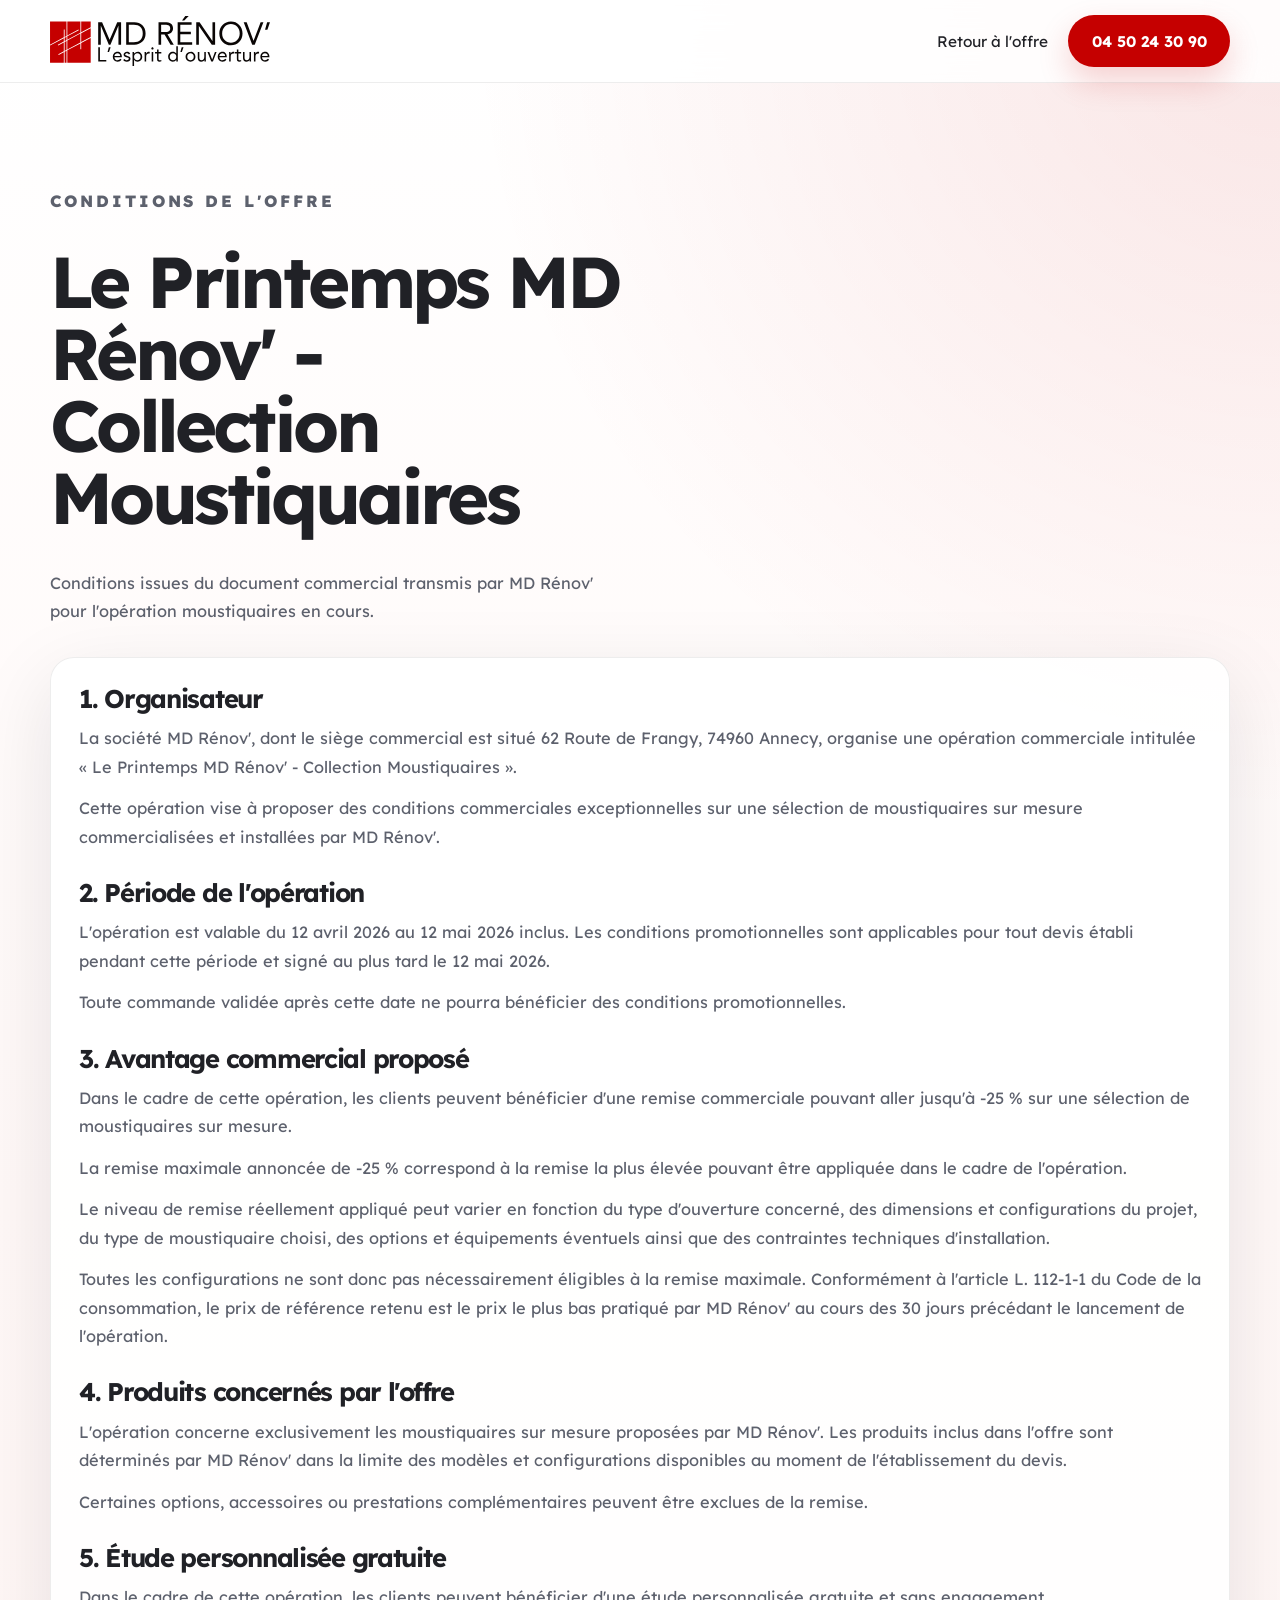
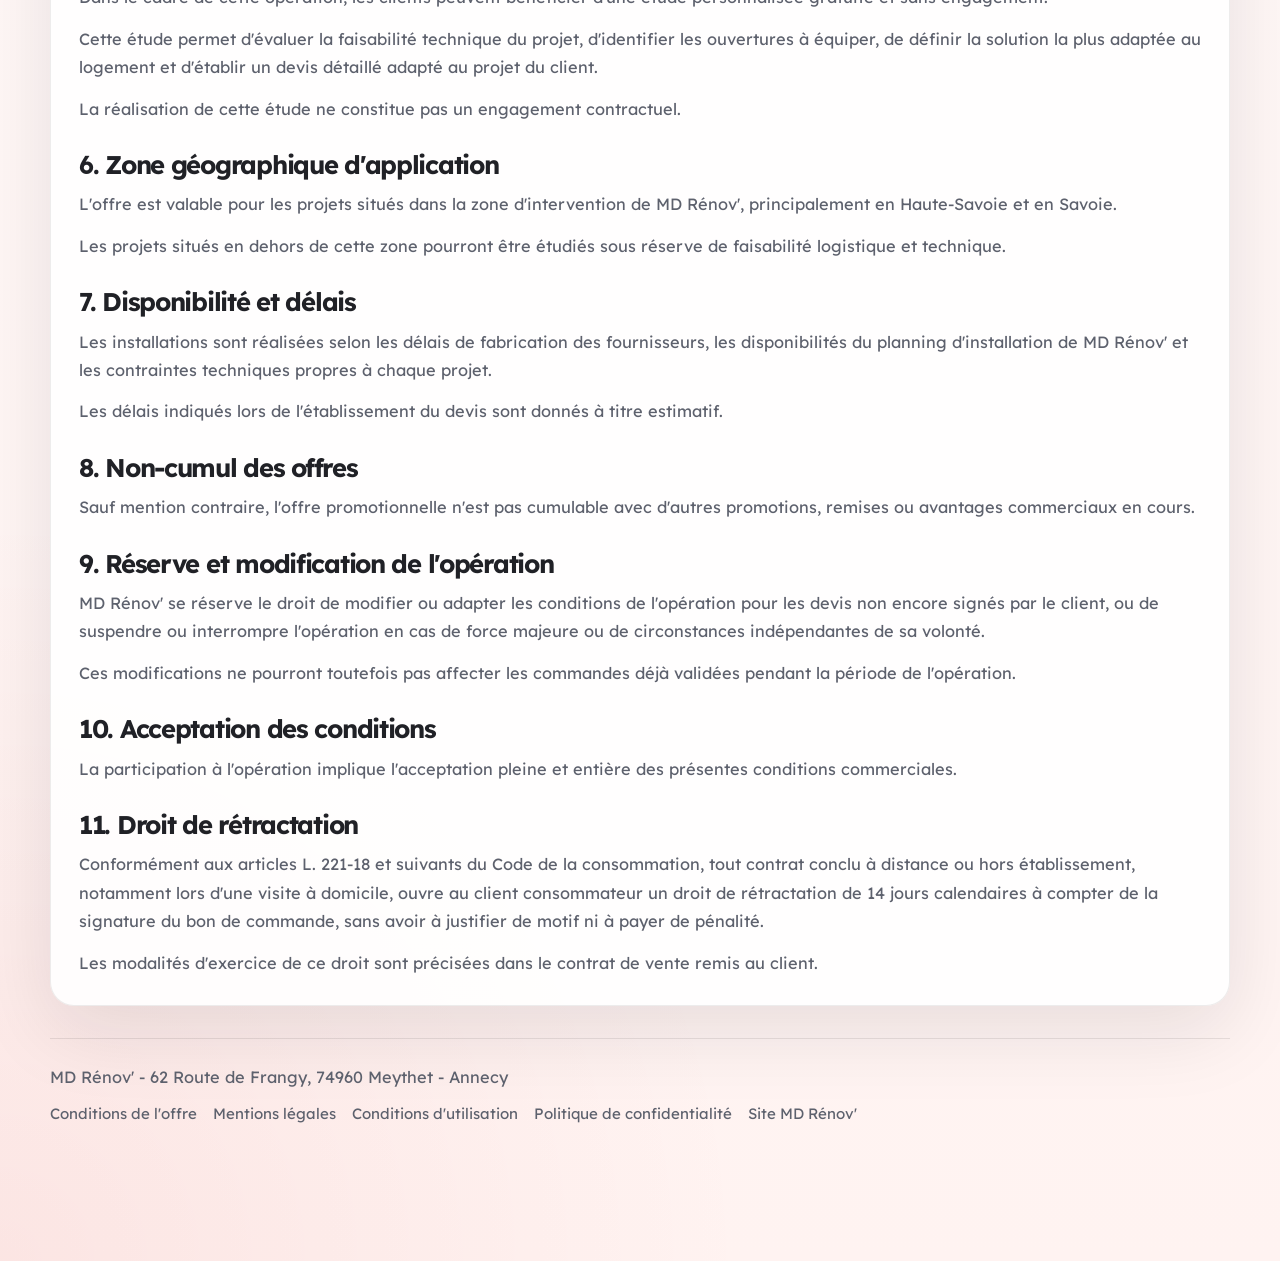
==== commit ddaefd71: "Add files via upload" ====
--- a/conditions-offre.html
+++ b/conditions-offre.html
@@ -9,7 +9,7 @@
       content="Conditions de l'opération commerciale Le Printemps MD Rénov' - Collection Moustiquaires."
     />
     <meta name="robots" content="noindex,follow,max-image-preview:large" />
-    <meta name="theme-color" content="#5a6654" />
+    <meta name="theme-color" content="#c50000" />
     <link rel="icon" type="image/svg+xml" href="./logo-mdr-site.svg" />
     <link rel="shortcut icon" href="./logo-mdr-site.svg" />
     <link rel="preconnect" href="https://fonts.googleapis.com" />
--- a/styles.css
+++ b/styles.css
@@ -1,13 +1,13 @@
 :root {
-  --pine: #23251f;
-  --pine-deep: #171913;
-  --sand: #f4f0e9;
-  --sand-strong: #ebe4d8;
-  --sand-line: rgba(35, 37, 31, 0.12);
-  --terracotta: #69785d;
-  --terracotta-deep: #4f5c45;
-  --ink: #25261f;
-  --muted: #666b5e;
+  --pine: #1f1f23;
+  --pine-deep: #121317;
+  --sand: #f7f7f8;
+  --sand-strong: #ececef;
+  --sand-line: rgba(31, 31, 35, 0.12);
+  --terracotta: #c50000;
+  --terracotta-deep: #a70000;
+  --ink: #202126;
+  --muted: #5d616d;
   --white: #fff;
   --shadow-soft: 0 24px 80px rgba(19, 20, 28, 0.1);
   --shadow-strong: 0 28px 70px rgba(12, 14, 20, 0.18);
@@ -33,8 +33,9 @@
   font-family: "Lexend", sans-serif;
   color: var(--ink);
   background:
-    radial-gradient(circle at top right, rgba(105, 120, 93, 0.12), transparent 26%),
-    linear-gradient(180deg, #fbf7f1 0%, #f4efe7 44%, #f1ebe2 100%);
+    radial-gradient(circle at top right, rgba(197, 0, 0, 0.1), transparent 26%),
+    radial-gradient(circle at bottom left, rgba(197, 0, 0, 0.06), transparent 24%),
+    linear-gradient(180deg, #ffffff 0%, #fff8f7 42%, #fff3f1 100%);
 }
 
 a {
@@ -182,7 +183,7 @@
 .button--primary {
   color: var(--white);
   background: var(--terracotta);
-  box-shadow: 0 14px 32px rgba(105, 120, 93, 0.18);
+  box-shadow: 0 14px 32px rgba(197, 0, 0, 0.18);
 }
 
 .button--ghost {
@@ -201,9 +202,9 @@
   position: absolute;
   inset: 0;
   background:
-    radial-gradient(circle at 82% 18%, rgba(105, 120, 93, 0.12), transparent 22%),
-    radial-gradient(circle at 14% 18%, rgba(98, 88, 73, 0.08), transparent 24%),
-    linear-gradient(180deg, rgba(252, 248, 241, 0.98), rgba(243, 237, 228, 0.95));
+    radial-gradient(circle at 82% 18%, rgba(197, 0, 0, 0.12), transparent 22%),
+    radial-gradient(circle at 14% 18%, rgba(197, 0, 0, 0.06), transparent 24%),
+    linear-gradient(180deg, rgba(255, 255, 255, 0.98), rgba(255, 246, 243, 0.95));
 }
 
 .hero-grid {
@@ -366,7 +367,7 @@
   margin-top: 0.18rem;
   background:
     radial-gradient(circle at center, var(--terracotta) 0 34%, transparent 35%),
-    rgba(105, 120, 93, 0.14);
+    rgba(197, 0, 0, 0.14);
 }
 
 .hero-actions,
@@ -379,7 +380,7 @@
 
 .microcopy {
   margin: 1rem 0 0;
-  color: #717365;
+  color: #6f7868;
   font-size: 0.94rem;
 }
 
@@ -548,7 +549,7 @@
   margin: 0;
   min-height: 156px;
   padding: 1rem 1.05rem 1.05rem;
-  border-top: 2px solid rgba(105, 120, 93, 0.24);
+  border-top: 2px solid rgba(197, 0, 0, 0.22);
   border-radius: 20px;
   background: linear-gradient(180deg, rgba(255, 255, 255, 0.9), rgba(255, 255, 255, 0.58));
   box-shadow: 0 14px 38px rgba(22, 24, 32, 0.06);
@@ -641,7 +642,7 @@
   bottom: 0;
   height: 2px;
   border-radius: 999px;
-  background: rgba(105, 120, 93, 0.2);
+  background: rgba(197, 0, 0, 0.2);
   transform-origin: left center;
 }
 
@@ -652,8 +653,8 @@
   height: 54px;
   border-radius: 50%;
   color: var(--white);
-  background: linear-gradient(180deg, #79866d, #596652);
-  box-shadow: 0 16px 28px rgba(79, 92, 69, 0.16);
+  background: linear-gradient(180deg, #d40000, #a70000);
+  box-shadow: 0 16px 28px rgba(167, 0, 0, 0.16);
 }
 
 .trust-badge::before,
@@ -662,7 +663,7 @@
   position: absolute;
   inset: -6px;
   border-radius: 50%;
-  border: 1px solid rgba(105, 120, 93, 0.18);
+  border: 1px solid rgba(197, 0, 0, 0.18);
 }
 
 .trust-badge::after {
@@ -686,7 +687,7 @@
   width: 26px;
   height: 26px;
   min-height: 26px;
-  box-shadow: 0 10px 18px rgba(79, 92, 69, 0.18);
+  box-shadow: 0 10px 18px rgba(167, 0, 0, 0.18);
 }
 
 .trust-badge--inline::before,
@@ -709,15 +710,15 @@
   margin-left: 0.42rem;
   padding: 0.14rem 0.62rem 0.18rem;
   border-radius: 8px;
-  border: 2px solid rgba(105, 120, 93, 0.34);
+  border: 2px solid rgba(197, 0, 0, 0.34);
   color: var(--terracotta-deep);
-  background: rgba(105, 120, 93, 0.08);
+  background: rgba(197, 0, 0, 0.08);
   font-size: 0.92rem;
   font-weight: 800;
   letter-spacing: 0.16em;
   text-transform: uppercase;
   transform: rotate(-7deg);
-  box-shadow: inset 0 0 0 1px rgba(105, 120, 93, 0.08);
+  box-shadow: inset 0 0 0 1px rgba(197, 0, 0, 0.08);
 }
 
 .trust-item.is-visible .az-inline::after {
@@ -735,7 +736,7 @@
 .trust-item:hover,
 .trust-item:focus-within {
   color: var(--ink);
-  border-color: rgba(105, 120, 93, 0.22);
+  border-color: rgba(197, 0, 0, 0.22);
   box-shadow: 0 18px 42px rgba(22, 24, 32, 0.1);
   transform: translateY(-4px);
 }
@@ -875,7 +876,7 @@
   margin-top: 0.2rem;
   background:
     radial-gradient(circle at center, var(--terracotta) 0 34%, transparent 35%),
-    rgba(105, 120, 93, 0.12);
+    rgba(197, 0, 0, 0.12);
 }
 
 .contact-card__actions {
@@ -1203,8 +1204,8 @@
   border-radius: var(--radius-xl);
   color: var(--white);
   background:
-    radial-gradient(circle at top right, rgba(255, 255, 255, 0.16), transparent 26%),
-    linear-gradient(135deg, #23251f, #535b4c 58%, #8d7d68 100%);
+    radial-gradient(circle at top right, rgba(255, 255, 255, 0.18), transparent 28%),
+    linear-gradient(135deg, #8f0000 0%, #c50000 56%, #e14545 100%);
   box-shadow: var(--shadow-strong);
 }
 
@@ -1214,14 +1215,15 @@
 }
 
 .cta-box .button--primary {
-  color: var(--pine);
-  background: var(--sand);
+  color: var(--white);
+  background: var(--terracotta-deep);
+  box-shadow: 0 14px 32px rgba(120, 0, 0, 0.28);
 }
 
 .cta-box .button--ghost {
   color: var(--white);
-  background: rgba(255, 255, 255, 0.08);
-  border-color: rgba(255, 255, 255, 0.18);
+  background: rgba(255, 255, 255, 0.14);
+  border-color: rgba(255, 255, 255, 0.28);
 }
 
 .mobile-bar {
@@ -1304,18 +1306,17 @@
   }
   .mobile-bar {
     position: fixed;
-    left: 0;
-    right: 0;
-    bottom: 0;
+    left: 1rem;
+    right: 1rem;
+    bottom: 1rem;
     z-index: 40;
     display: grid;
     grid-template-columns: 1fr 1fr;
     gap: 0.8rem;
-    padding: 0.75rem 1rem calc(0.75rem + env(safe-area-inset-bottom, 0px));
-    border-radius: 26px 26px 0 0;
-    background: linear-gradient(180deg, rgba(31, 31, 35, 0.92), rgba(18, 19, 23, 0.98));
-    box-shadow: 0 20px 50px rgba(12, 14, 20, 0.28);
-    backdrop-filter: blur(16px);
+    padding: 0;
+    background: transparent;
+    box-shadow: none;
+    backdrop-filter: none;
   }
   .mobile-bar a {
     display: inline-flex;
@@ -1324,17 +1325,18 @@
     min-height: 48px;
     border-radius: 999px;
     font-weight: 800;
+    box-shadow: 0 16px 34px rgba(12, 14, 20, 0.18);
   }
   .mobile-bar a:first-child {
+    color: var(--white);
+    background: var(--terracotta);
+  }
+  .mobile-bar a:last-child {
     color: var(--pine);
-    background: var(--sand);
-  }
-  .mobile-bar a:last-child {
-    color: var(--white);
-    border: 1px solid rgba(255, 255, 255, 0.14);
-    background: rgba(255, 255, 255, 0.08);
-  }
-  body { padding-bottom: calc(6.6rem + env(safe-area-inset-bottom, 0px)); }
+    border: 1px solid rgba(31, 31, 35, 0.1);
+    background: rgba(255, 255, 255, 0.94);
+  }
+  body { padding-bottom: 6rem; }
 }
 
 @media (max-width: 560px) {
@@ -1417,17 +1419,12 @@
     gap: 0.65rem;
   }
   .hero-proof {
-    justify-content: flex-start;
-    width: auto;
-    margin-top: 0.4rem;
-    padding: 0;
-    border: 0;
-    border-radius: 0;
-    background: transparent;
-    box-shadow: none;
-    font-size: 0.79rem;
-    text-align: left;
-    gap: 0.25rem;
+    justify-content: center;
+    width: 100%;
+    margin-top: 0.8rem;
+    padding: 0.55rem 0.75rem;
+    font-size: 0.84rem;
+    text-align: center;
   }
   .hero-actions .button {
     width: 100%;
@@ -1604,31 +1601,31 @@
   0%,
   100% {
     transform: scale(1);
-    box-shadow: 0 16px 28px rgba(79, 92, 69, 0.16);
+    box-shadow: 0 16px 28px rgba(167, 0, 0, 0.16);
   }
 
   50% {
     transform: scale(1.06);
-    box-shadow: 0 18px 34px rgba(79, 92, 69, 0.22);
+    box-shadow: 0 18px 34px rgba(167, 0, 0, 0.22);
   }
 }
 
 @keyframes fervam-glow {
   0%,
   100% {
-    background: rgba(105, 120, 93, 0.06);
+    background: rgba(197, 0, 0, 0.06);
     box-shadow: none;
   }
 
   50% {
-    background: rgba(105, 120, 93, 0.1);
-    box-shadow: 0 0 0 4px rgba(105, 120, 93, 0.05);
+    background: rgba(197, 0, 0, 0.1);
+    box-shadow: 0 0 0 4px rgba(197, 0, 0, 0.05);
   }
 }
 
 .blog-page {
   background:
-    radial-gradient(circle at top right, rgba(105, 120, 93, 0.09), transparent 24%),
+    radial-gradient(circle at top right, rgba(197, 0, 0, 0.09), transparent 24%),
     linear-gradient(180deg, #ffffff 0%, #f6f6f8 38%, #f1f1f4 100%);
 }
 
@@ -1643,7 +1640,7 @@
 
 .editorial-hero__backdrop {
   background:
-    radial-gradient(circle at 85% 18%, rgba(105, 120, 93, 0.12), transparent 22%),
+    radial-gradient(circle at 85% 18%, rgba(197, 0, 0, 0.12), transparent 22%),
     radial-gradient(circle at 8% 20%, rgba(29, 31, 39, 0.08), transparent 24%),
     linear-gradient(180deg, rgba(255, 255, 255, 0.98), rgba(244, 244, 247, 0.96));
 }
@@ -1697,7 +1694,7 @@
   color: var(--white);
   background:
     radial-gradient(circle at top right, rgba(255, 255, 255, 0.18), transparent 26%),
-    linear-gradient(145deg, #171913 0%, #3a3d35 62%, #7d6e5c 100%);
+    linear-gradient(145deg, #17181d 0%, #2a2c34 62%, #c50000 100%);
   box-shadow: var(--shadow-strong);
 }
 
@@ -1837,7 +1834,7 @@
   bottom: -0.2rem;
   height: 2px;
   border-radius: 999px;
-  background: rgba(105, 120, 93, 0.28);
+  background: rgba(197, 0, 0, 0.28);
 }
 
 .split-grid--editorial {
